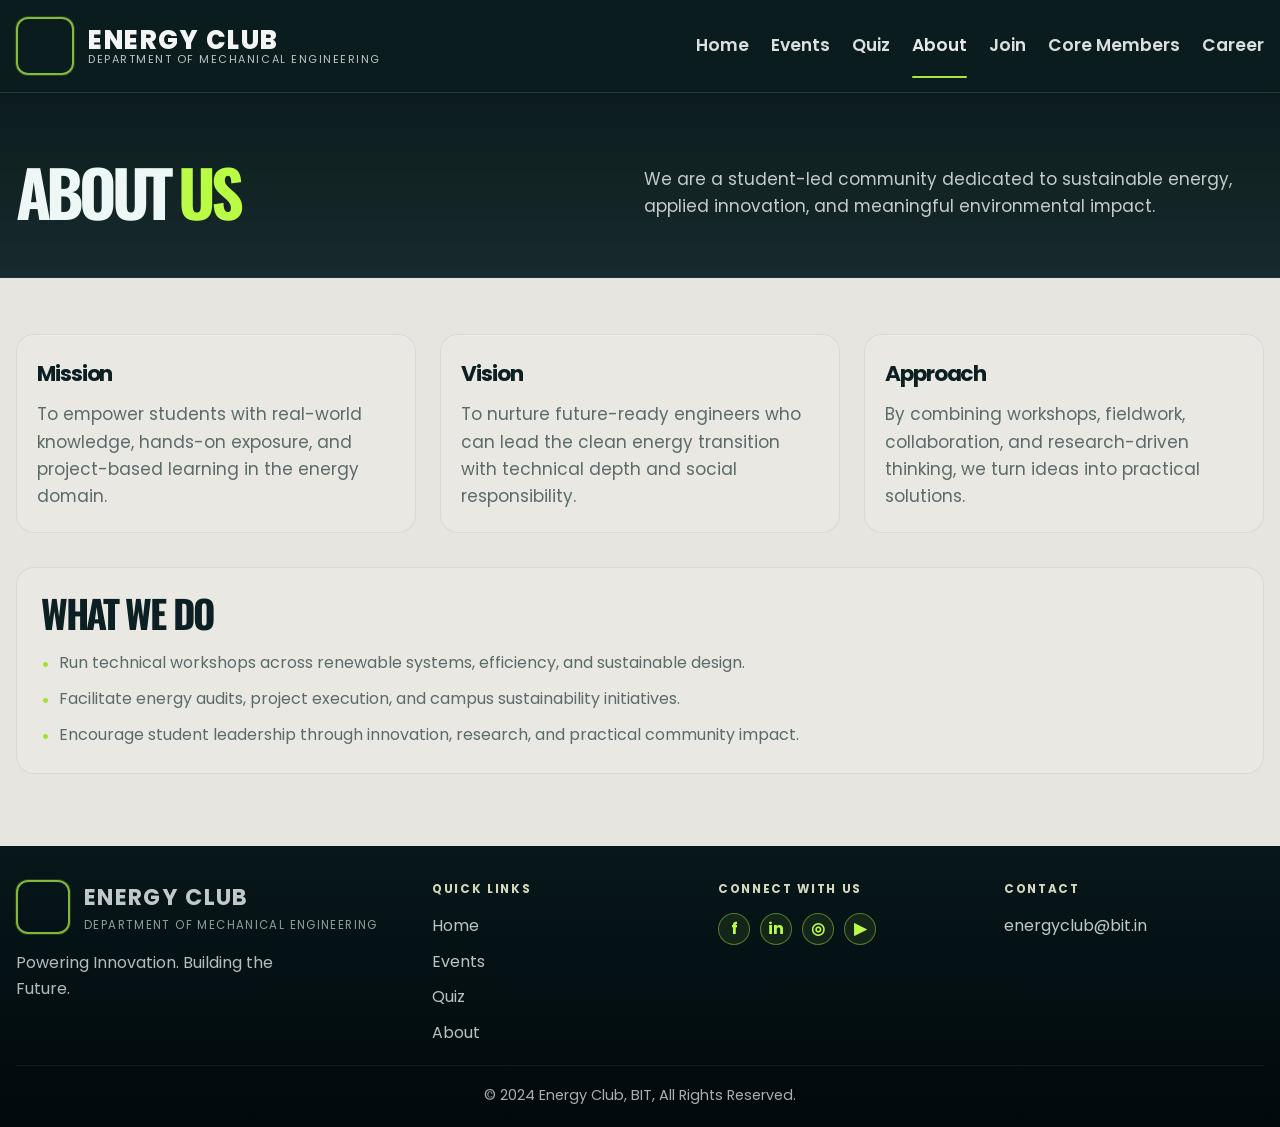
==== about.html @ 22814f1d "Add files via upload" ====
<!DOCTYPE html>
<html lang="en">
  <head>
    <meta charset="UTF-8" />
    <meta name="viewport" content="width=device-width, initial-scale=1.0" />
    <title>About | Energy Club</title>
    <link rel="preconnect" href="https://fonts.googleapis.com" />
    <link rel="preconnect" href="https://fonts.gstatic.com" crossorigin />
    <link href="https://fonts.googleapis.com/css2?family=Oswald:wght@400;500;600;700&family=Poppins:wght@400;500;600;700;800&display=swap" rel="stylesheet" />
    <link rel="stylesheet" href="styles.css" />
  </head>
  <body>
    <header class="topbar">
      <div class="container">
        <a href="index.html" class="brand" aria-label="Energy Club home">
          <span class="brand-mark" aria-hidden="true"></span>
          <span class="brand-text">
            <strong>Energy Club</strong>
            <span>Department of Mechanical Engineering</span>
          </span>
        </a>

        <nav class="main-nav" aria-label="Main navigation">
          <a href="index.html">Home</a>
          <a href="events.html">Events</a>
          <a href="quiz.html">Quiz</a>
          <a class="active" href="about.html">About</a>
          <a href="join.html">Join</a>
          <a href="members.html">Core Members</a>
          <a href="career.html">Career</a>
        </nav>
      </div>
    </header>

    <main>
      <section class="page-hero">
        <div class="container page-hero-inner">
          <h1>About <span class="accent">Us</span></h1>
          <p>We are a student-led community dedicated to sustainable energy, applied innovation, and meaningful environmental impact.</p>
        </div>
      </section>

      <div class="container page-content">
        <div class="card-grid">
          <article class="card">
            <h3>Mission</h3>
            <p>To empower students with real-world knowledge, hands-on exposure, and project-based learning in the energy domain.</p>
          </article>
          <article class="card">
            <h3>Vision</h3>
            <p>To nurture future-ready engineers who can lead the clean energy transition with technical depth and social responsibility.</p>
          </article>
          <article class="card">
            <h3>Approach</h3>
            <p>By combining workshops, fieldwork, collaboration, and research-driven thinking, we turn ideas into practical solutions.</p>
          </article>
        </div>

        <div class="strip">
          <h2>What We Do</h2>
          <ul class="check-list">
            <li>Run technical workshops across renewable systems, efficiency, and sustainable design.</li>
            <li>Facilitate energy audits, project execution, and campus sustainability initiatives.</li>
            <li>Encourage student leadership through innovation, research, and practical community impact.</li>
          </ul>
        </div>
      </div>
    </main>

    <footer class="footer">
      <div class="container">
        <div class="footer-inner">
          <div>
            <div class="footer-brand">
              <span class="brand-mark" aria-hidden="true"></span>
              <div class="footer-brand-text">
                <strong>Energy Club</strong>
                <span>Department of Mechanical Engineering</span>
              </div>
            </div>
            <p class="footer-text">Powering Innovation. Building the Future.</p>
          </div>

          <div>
            <h4>Quick Links</h4>
            <ul>
              <li><a href="index.html">Home</a></li>
              <li><a href="events.html">Events</a></li>
              <li><a href="quiz.html">Quiz</a></li>
              <li><a href="about.html">About</a></li>
            </ul>
          </div>

          <div>
            <h4>Connect With Us</h4>
            <div class="social-row">
              <span class="social">f</span>
              <span class="social">in</span>
              <span class="social">◎</span>
              <span class="social">▶</span>
            </div>
          </div>

          <div>
            <h4>Contact</h4>
            <div class="footer-email">energyclub@bit.in</div>
          </div>
        </div>

        <div class="footer-bottom">© 2024 Energy Club, BIT, All Rights Reserved.</div>
      </div>
    </footer>
  </body>
</html>
---- styles.css ----
:root {
  --bg-body: #e7e5e0;
  --bg-dark: #041d20;
  --bg-dark-2: #072a2d;
  --green: #bafc45;
  --green-strong: #9fe42f;
  --text-dark: #0c1f22;
  --text-soft: #f2f5f3;
  --muted: #5b6b6a;
  --card-bg: #edf2ee;
  --panel: rgba(255,255,255,0.08);
  --line: rgba(20, 46, 44, 0.12);
  --shadow: 0 20px 40px rgba(7, 20, 18, 0.14);
}

* { box-sizing: border-box; }

html { scroll-behavior: smooth; }

body {
  margin: 0;
  font-family: "Poppins", Arial, sans-serif;
  background: var(--bg-body);
  color: var(--text-dark);
  line-height: 1.6;
}

a { color: inherit; text-decoration: none; }
img { max-width: 100%; display: block; }

.container {
  width: min(1280px, calc(100% - 32px));
  margin: 0 auto;
}

.topbar {
  background: rgba(3, 21, 23, 0.97);
  border-bottom: 1px solid rgba(188, 219, 196, 0.14);
  position: sticky;
  top: 0;
  z-index: 100;
  backdrop-filter: blur(8px);
}

.topbar .container {
  display: flex;
  align-items: center;
  justify-content: space-between;
  min-height: 92px;
  gap: 18px;
}

.brand {
  display: inline-flex;
  align-items: center;
  gap: 14px;
  color: var(--text-soft);
  min-width: 320px;
}

.brand-mark {
  width: 58px;
  height: 58px;
  border-radius: 12px;
  background: url("images/Logo.png") center/cover no-repeat;
  border: 2px solid rgba(186, 252, 69, 0.7);
  box-shadow: 0 0 0 1px rgba(186, 252, 69, 0.15);
}

.brand-text {
  display: flex;
  flex-direction: column;
  line-height: 1.06;
}

.brand-text strong {
  font-size: clamp(1.6rem, 2vw, 2.8rem);
  letter-spacing: 0.06em;
  font-weight: 800;
  text-transform: uppercase;
}

.brand-text span {
  font-size: 0.68rem;
  letter-spacing: 0.14em;
  text-transform: uppercase;
  opacity: 0.78;
}

.main-nav {
  display: flex;
  align-items: center;
  justify-content: flex-end;
  gap: 22px;
  flex-wrap: wrap;
}

.main-nav a {
  position: relative;
  color: var(--text-soft);
  opacity: 0.9;
  font-size: 1.08rem;
  font-weight: 600;
  padding: 10px 0;
}

.main-nav a.active,
.main-nav a:hover {
  color: #ffffff;
}

.main-nav a.active::after {
  content: "";
  position: absolute;
  left: 0;
  right: 0;
  bottom: -8px;
  height: 2px;
  background: var(--green);
  border-radius: 12px;
}

.hero {
  background:
    linear-gradient(90deg, rgba(3, 24, 27, 0.93) 0%, rgba(5, 27, 29, 0.86) 42%, rgba(8, 31, 31, 0.7) 100%),
    url("images/hero_background.png") center/cover no-repeat;
  border-bottom: 1px solid rgba(204, 225, 202, 0.14);
  position: relative;
  overflow: hidden;
}

.hero::before {
  content: "";
  position: absolute;
  inset: 0;
  background: radial-gradient(circle at 73% 18%, rgba(169, 230, 70, 0.2), transparent 18%);
}

.hero-inner {
  position: relative;
  padding: 28px 0 18px;
}

.hero-grid {
  display: grid;
  grid-template-columns: 1.3fr 0.95fr;
  gap: 8px;
  align-items: center;
  min-height: 560px;
}

.hero-copy {
  padding-left: 18px;
  position: relative;
  z-index: 1;
}

.hero-copy h1 {
  margin: 0;
  color: #f5f7f6;
  line-height: 0.9;
  font-size: clamp(3.1rem, 5.5vw, 7.5rem);
  letter-spacing: -0.08em;
  text-transform: uppercase;
  font-family: "Oswald", "Poppins", sans-serif;
  font-weight: 700;
}

.hero-copy h1 .line {
  display: block;
}

.hero-copy h1 .accent {
  color: var(--green);
}

.hero-copy .subtext {
  margin: 20px 0 0;
  max-width: 620px;
  color: rgba(244, 247, 246, 0.8);
  font-size: 1.05rem;
}

.hero-actions {
  display: flex;
  align-items: center;
  gap: 18px;
  flex-wrap: wrap;
  margin-top: 26px;
}

.btn {
  display: inline-flex;
  align-items: center;
  justify-content: center;
  min-height: 52px;
  padding: 0 24px;
  border-radius: 10px;
  border: 2px solid var(--green);
  text-transform: uppercase;
  letter-spacing: 0.06em;
  font-weight: 700;
  transition: transform 0.2s ease, box-shadow 0.2s ease;
}

.btn:hover {
  transform: translateY(-1px);
  box-shadow: 0 8px 22px rgba(186, 252, 69, 0.15);
}

.btn.primary {
  background: var(--green);
  color: #0a1c1f;
}

.btn.secondary {
  background: transparent;
  color: var(--green);
}

.hero-visual {
  position: relative;
  z-index: 1;
  width: 100%;
  min-height: 440px;
}

.hero-scene {
  position: relative;
  width: 100%;
  height: 100%;
  min-height: 440px;
}

.badge {
  position: absolute;
  right: -16px;
  display: flex;
  align-items: center;
  gap: 14px;
  background: rgba(1, 23, 23, 0.42);
  border: 1px solid rgba(255,255,255,0.12);
  color: #f7faf9;
  border-radius: 999px;
  padding: 10px 18px;
  min-width: 195px;
  font-size: 1.08rem;
  letter-spacing: 0.07em;
  font-weight: 700;
  text-transform: uppercase;
}

.badge:nth-child(1) { top: 40px; }
.badge:nth-child(2) { top: 198px; }
.badge:nth-child(3) { top: 356px; }

.badge .mark {
  width: 28px;
  height: 28px;
  border-radius: 50%;
  background: rgba(186, 252, 69, 0.14);
  display: grid;
  place-items: center;
  color: var(--green);
  font-size: 0.85rem;
}

.hero-scene svg {
  width: 100%;
  height: 100%;
  display: block;
}

.mentor-wrap {
  background: #dfe9e0;
  padding: 42px 0 0;
}

.mentor-card {
  margin: 0 auto;
  width: min(1180px, calc(100% - 30px));
  display: grid;
  grid-template-columns: 290px 1fr;
  gap: 28px;
  background: rgba(174, 221, 170, 0.25);
  border: 1px solid rgba(42, 109, 66, 0.2);
  border-radius: 24px;
  padding: 26px 28px;
  box-shadow: inset 0 1px 0 rgba(255,255,255,0.2);
}

.mentor-photo {
  background: rgba(255,255,255,0.22);
  border: 1px solid rgba(18,40,41,0.08);
  border-radius: 20px;
  overflow: hidden;
  min-height: 300px;
  box-shadow: var(--shadow);
}

.mentor-photo img {
  width: 100%;
  height: 100%;
  object-fit: cover;
}

.mentor-content {
  display: flex;
  flex-direction: column;
  justify-content: center;
}

.eyebrow {
  margin: 0;
  color: var(--text-dark);
  font-size: 1.1rem;
  font-weight: 700;
  letter-spacing: 0.08em;
  text-transform: uppercase;
}

.mentor-content h2,
.section-header h2 {
  margin: 8px 0 16px;
  font-family: "Oswald", "Poppins", sans-serif;
  font-size: clamp(2.5rem, 4vw, 5rem);
  letter-spacing: -0.08em;
  line-height: 0.92;
  text-transform: uppercase;
  color: var(--text-dark);
}

.mentor-copy {
  background: linear-gradient(180deg, rgba(255,255,255,0.18), rgba(255,255,255,0.08));
  border: 1px solid rgba(18,40,41,0.08);
  border-radius: 20px;
  padding: 24px 22px;
  box-shadow: inset 0 1px 0 rgba(255,255,255,0.22);
}

.mentor-copy p,
.section-intro p,
.card p,
.strip p,
.feature-copy p,
.page-hero p {
  margin: 0;
  color: var(--muted);
  font-size: 1.06rem;
}

.mentor-copy p {
  color: rgba(12, 31, 34, 0.8);
  line-height: 1.8;
  font-size: 1.13rem;
  text-align: justify;
}

.section-area {
  padding: 70px 0 0;
}

.section-header {
  text-align: center;
  margin-bottom: 24px;
}

.section-header .eyebrow {
  font-size: 1rem;
  letter-spacing: 0.18em;
}

.section-header h2 {
  margin-top: 10px;
  margin-bottom: 0;
  font-size: clamp(2.4rem, 3.8vw, 4.6rem);
}

.practice-wrap {
  background: rgba(174, 221, 170, 0.2);
  border: 1px solid rgba(18,40,41,0.08);
  border-radius: 24px;
  padding: 28px 24px 12px;
}

.practice-grid {
  display: grid;
  grid-template-columns: 1fr 1fr;
  gap: 28px;
  align-items: center;
}

.feature-copy {
  padding-right: 8px;
}

.feature-copy p {
  max-width: 560px;
  font-size: 1.08rem;
}

.feature-copy .feature-image {
  margin-top: 18px;
  width: 100%;
  max-width: 500px;
  border-radius: 18px;
  border: 1px solid rgba(18,40,41,0.08);
  overflow: hidden;
}

.company-grid {
  display: grid;
  grid-template-columns: repeat(3, minmax(0, 1fr));
  gap: 18px;
}

.company-card {
  background: rgba(255,255,255,0.2);
  border: 1px solid rgba(18,40,41,0.08);
  border-radius: 18px;
  min-height: 140px;
  display: flex;
  align-items: center;
  justify-content: center;
  padding: 18px 14px;
}

.company-box {
  display: flex;
  align-items: center;
  gap: 12px;
  font-size: 0.96rem;
  line-height: 1.2;
  font-weight: 700;
  color: var(--text-dark);
}

.company-box .logo {
  width: 44px;
  height: 44px;
  border-radius: 50%;
  display: grid;
  place-items: center;
  background: rgba(186, 252, 69, 0.2);
  border: 1px solid rgba(18,40,41,0.08);
  font-size: 1.25rem;
}

.career-banner {
  margin-top: 62px;
  background: linear-gradient(135deg, rgba(4,22,23,0.96), rgba(6,39,41,0.96));
  border-radius: 26px;
  overflow: hidden;
  border: 1px solid rgba(219, 235, 210, 0.12);
}

.career-banner-inner {
  display: grid;
  grid-template-columns: 1.1fr 1fr;
  gap: 12px;
  align-items: center;
  min-height: 290px;
}

.career-banner img {
  width: 100%;
  height: 100%;
  object-fit: cover;
  display: block;
}

.career-content {
  padding: 22px 22px 22px 0;
  color: #edf7f5;
}

.career-content .eyebrow {
  color: var(--green);
  letter-spacing: 0.12em;
}

.career-content h3 {
  margin: 8px 0 12px;
  font-size: clamp(2rem, 3vw, 3rem);
  line-height: 1.05;
  letter-spacing: -0.05em;
}

.career-content p {
  margin: 0 0 24px;
  color: rgba(239, 247, 247, 0.78);
  max-width: 450px;
}

.certifications {
  padding-top: 70px;
}

.cert-wrap {
  display: grid;
  grid-template-columns: 1.1fr 1.2fr;
  gap: 28px;
  background: rgba(255,255,255,0.18);
  border: 1px solid rgba(18,40,41,0.08);
  border-radius: 24px;
  padding: 26px 22px;
}

.cert-copy h2 {
  margin: 0 0 14px;
  font-family: "Oswald", "Poppins", sans-serif;
  font-size: clamp(2.2rem, 3.2vw, 4rem);
  letter-spacing: -0.08em;
  text-transform: uppercase;
}

.cert-icons {
  display: grid;
  grid-template-columns: repeat(5, minmax(0, 1fr));
  gap: 14px;
}

.cert-item {
  min-height: 150px;
  background: rgba(255,255,255,0.18);
  border: 1px solid rgba(18,40,41,0.08);
  border-radius: 16px;
  display: flex;
  align-items: center;
  justify-content: center;
  flex-direction: column;
  gap: 12px;
  text-align: center;
  font-weight: 600;
}

.cert-item .mini-icon {
  width: 42px;
  height: 42px;
  border-radius: 50%;
  display: grid;
  place-items: center;
  background: rgba(186, 252, 69, 0.12);
  color: var(--green-strong);
  border: 1px solid rgba(186, 252, 69, 0.35);
  font-size: 1.2rem;
}

.stats-bar {
  margin-top: 56px;
  background: linear-gradient(135deg, rgba(4, 22, 24, 0.98), rgba(6, 35, 38, 0.96));
  border-radius: 22px;
  border: 1px solid rgba(255,255,255,0.06);
  padding: 18px 22px;
}

.stats-grid {
  display: grid;
  grid-template-columns: repeat(4, minmax(0, 1fr));
}

.stat-item {
  display: flex;
  align-items: center;
  justify-content: center;
  gap: 14px;
  min-height: 110px;
  padding: 12px 18px;
  border-right: 1px solid rgba(255,255,255,0.1);
}

.stat-item:last-child { border-right: none; }

.stat-value {
  color: var(--green);
  font-weight: 800;
  font-size: clamp(2rem, 3vw, 3rem);
  line-height: 1;
  letter-spacing: -0.06em;
}

.stat-meta {
  color: rgba(235,245,244,0.85);
  font-size: 0.82rem;
  text-transform: uppercase;
  letter-spacing: 0.08em;
  line-height: 1.4;
}

.cta-strip {
  padding: 70px 0 34px;
}

.cta-row {
  display: flex;
  align-items: center;
  justify-content: space-between;
  gap: 18px;
  flex-wrap: wrap;
}

.cta-row h3 {
  margin: 0;
  font-family: "Oswald", "Poppins", sans-serif;
  font-size: clamp(2.2rem, 4vw, 5rem);
  letter-spacing: -0.08em;
  text-transform: uppercase;
  line-height: 0.9;
}

.cta-row .highlight {
  display: block;
}

.footer {
  background: linear-gradient(180deg, rgba(3, 19, 22, 0.98), rgba(1, 9, 12, 1));
  color: rgba(240,245,245,0.8);
  padding: 34px 0 20px;
}

.footer-inner {
  display: grid;
  grid-template-columns: 1.5fr 1fr 1fr 1fr;
  gap: 26px;
}

.footer-brand {
  display: flex;
  gap: 14px;
  align-items: center;
}

.footer-brand .brand-mark {
  width: 54px;
  height: 54px;
}

.footer-brand-text {
  display: flex;
  flex-direction: column;
}

.footer-brand-text strong {
  font-size: 1.4rem;
  letter-spacing: 0.06em;
  text-transform: uppercase;
}

.footer-brand-text span {
  font-size: 0.72rem;
  letter-spacing: 0.12em;
  text-transform: uppercase;
  opacity: 0.75;
}

.footer-text {
  margin: 16px 0 0;
  max-width: 280px;
  color: rgba(240,245,245,0.75);
}

.footer h4 {
  margin: 0 0 14px;
  color: rgba(234, 237, 208, 0.9);
  font-size: 0.74rem;
  letter-spacing: 0.14em;
  text-transform: uppercase;
}

.footer ul {
  list-style: none;
  padding: 0;
  margin: 0;
  display: grid;
  gap: 10px;
  color: rgba(240,245,245,0.78);
}

.social-row {
  display: flex;
  gap: 10px;
  margin-top: 14px;
}

.social {
  width: 32px;
  height: 32px;
  display: grid;
  place-items: center;
  border-radius: 50%;
  border: 1px solid rgba(186, 252, 69, 0.4);
  background: rgba(186, 252, 69, 0.08);
  color: var(--green);
  font-weight: 700;
}

.footer-email {
  color: rgba(240,245,245,0.8);
}

.footer-bottom {
  border-top: 1px solid rgba(255,255,255,0.06);
  margin-top: 20px;
  padding-top: 18px;
  text-align: center;
  color: rgba(240,245,245,0.7);
  font-size: 0.9rem;
}

.page-hero {
  background: linear-gradient(180deg, rgba(3, 20, 22, 0.96), rgba(8, 28, 30, 0.93));
  color: #edf8f6;
  padding: 70px 0 56px;
  border-bottom: 1px solid rgba(204, 223, 204, 0.12);
}

.page-hero-inner {
  display: flex;
  align-items: end;
  justify-content: space-between;
  gap: 22px;
  flex-wrap: wrap;
}

.page-hero h1 {
  margin: 0;
  font-family: "Oswald", "Poppins", sans-serif;
  font-size: clamp(2.7rem, 5vw, 5rem);
  letter-spacing: -0.08em;
  line-height: 0.9;
  text-transform: uppercase;
}

.page-hero .accent { color: var(--green); }

.page-hero p {
  margin: 0;
  max-width: 620px;
  color: rgba(240,245,245,0.8);
  font-size: 1.06rem;
}

.page-content {
  padding: 56px 0 72px;
}

.card-grid {
  display: grid;
  grid-template-columns: repeat(3, minmax(0, 1fr));
  gap: 24px;
}

.card {
  background: rgba(255,255,255,0.12);
  border: 1px solid rgba(18,40,41,0.08);
  border-radius: 18px;
  padding: 22px 20px;
  box-shadow: inset 0 1px 0 rgba(255,255,255,0.25);
}

.card h3 {
  margin: 0 0 10px;
  font-size: 1.36rem;
  letter-spacing: -0.05em;
}

.strip {
  margin-top: 34px;
  background: rgba(255,255,255,0.12);
  border: 1px solid rgba(18,40,41,0.08);
  border-radius: 18px;
  padding: 26px 24px;
}

.strip h2 {
  margin: 0 0 12px;
  font-family: "Oswald", "Poppins", sans-serif;
  font-size: clamp(2rem, 3vw, 3.4rem);
  line-height: 1;
  letter-spacing: -0.06em;
  text-transform: uppercase;
}

.check-list {
  list-style: none;
  padding: 0;
  margin: 18px 0 0;
  display: grid;
  gap: 10px;
}

.check-list li {
  position: relative;
  padding-left: 18px;
  color: var(--muted);
}

.check-list li::before {
  content: "•";
  position: absolute;
  left: 0;
  color: var(--green-strong);
  font-size: 1.2rem;
}

.centered { text-align: center; }

@media (max-width: 1120px) {
  .hero-grid,
  .practice-grid,
  .cert-wrap,
  .career-banner-inner,
  .footer-inner,
  .card-grid {
    grid-template-columns: 1fr;
  }

  .main-nav {
    gap: 14px;
  }

  .company-grid {
    grid-template-columns: repeat(2, minmax(0, 1fr));
  }

  .cta-row {
    align-items: flex-start;
    flex-direction: column;
  }
}

@media (max-width: 760px) {
  .topbar .container {
    flex-wrap: wrap;
    padding: 12px 0;
  }

  .brand {
    min-width: auto;
  }

  .main-nav {
    width: 100%;
    justify-content: space-between;
    overflow-x: auto;
    padding-bottom: 8px;
  }

  .hero-grid {
    min-height: auto;
  }

  .hero-copy {
    padding-left: 0;
  }

  .hero-actions {
    flex-direction: column;
    align-items: stretch;
  }

  .btn {
    width: 100%;
  }

  .mentor-card {
    grid-template-columns: 1fr;
    padding: 18px;
  }

  .company-grid,
  .cert-icons,
  .stats-grid {
    grid-template-columns: 1fr;
  }

  .stat-item { border-right: none; border-bottom: 1px solid rgba(255,255,255,0.1); }
  .stat-item:last-child { border-bottom: none; }
}
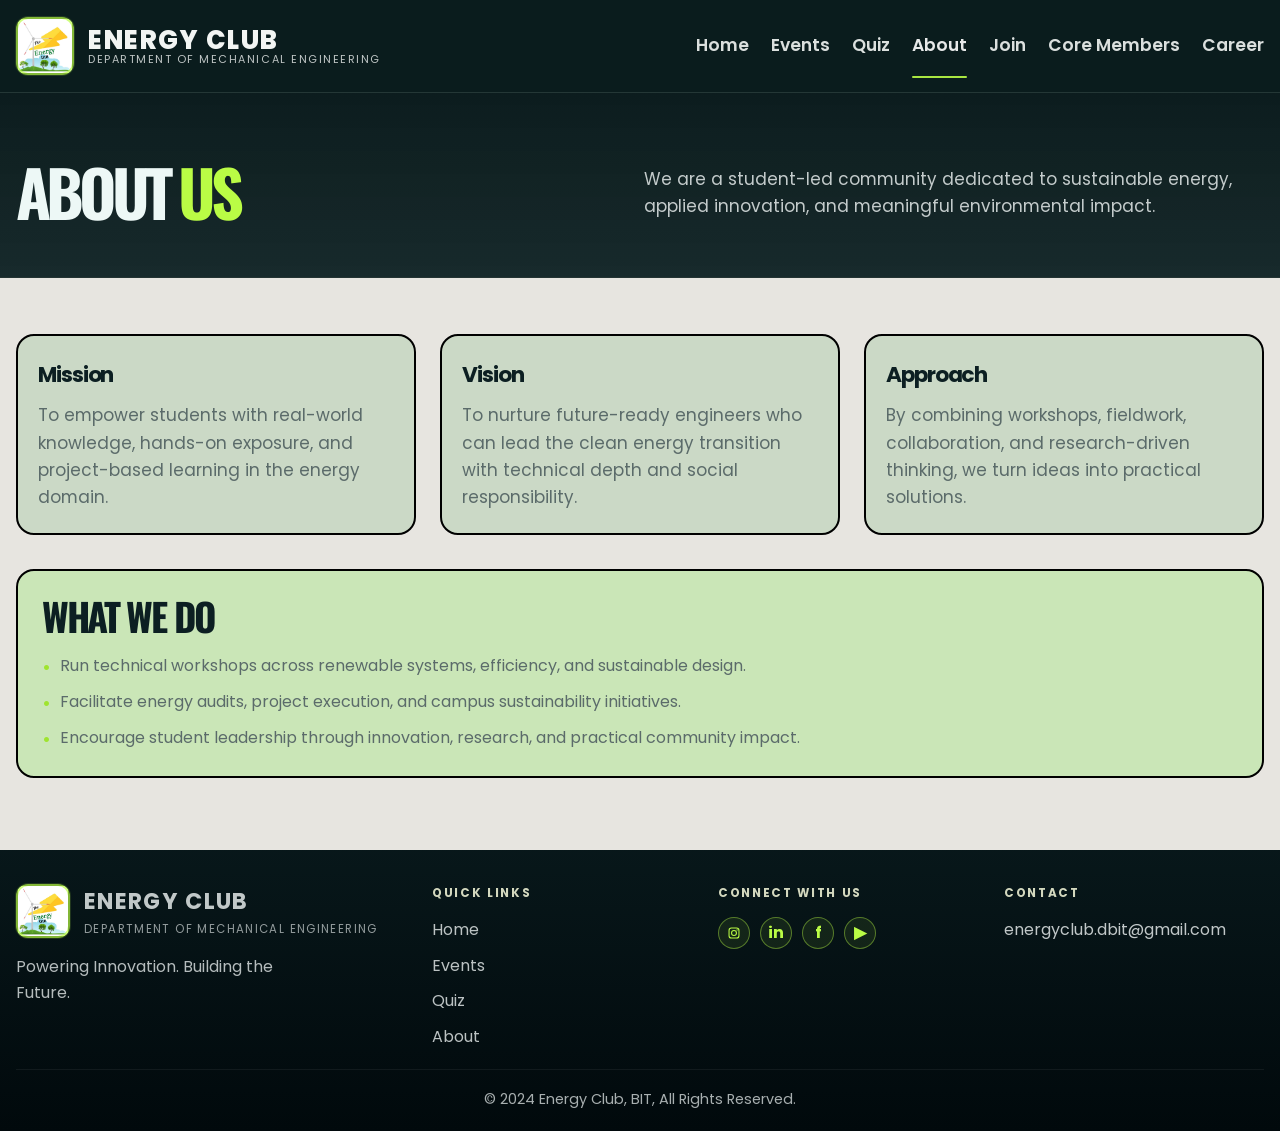
==== commit 873e7997: "Update website and add new images" ====
--- a/about.html
+++ b/about.html
@@ -20,7 +20,13 @@
           </span>
         </a>
 
-        <nav class="main-nav" aria-label="Main navigation">
+        <button class="menu-toggle" id="menuToggle" aria-label="Toggle menu" aria-expanded="false">
+          <span></span>
+          <span></span>
+          <span></span>
+        </button>
+
+        <nav class="main-nav" id="mainNav" aria-label="Main navigation">
           <a href="index.html">Home</a>
           <a href="events.html">Events</a>
           <a href="quiz.html">Quiz</a>
@@ -94,21 +100,43 @@
           <div>
             <h4>Connect With Us</h4>
             <div class="social-row">
-              <span class="social">f</span>
-              <span class="social">in</span>
-              <span class="social">◎</span>
-              <span class="social">▶</span>
+              <a class="social" href="https://www.instagram.com/the_energy_club_dbitofficial/" target="_blank" rel="noopener noreferrer" aria-label="Instagram">
+                <svg viewBox="0 0 24 24" aria-hidden="true"><rect x="3.5" y="3.5" width="17" height="17" rx="4"></rect><circle cx="12" cy="12" r="4.2"></circle><circle cx="17.3" cy="6.7" r="1.2" fill="currentColor" stroke="none"></circle></svg>
+              </a>
+              <a class="social" href="https://www.linkedin.com/company/energy-club-dbit/" target="_blank" rel="noopener noreferrer" aria-label="LinkedIn">in</a>
+              <span class="social" aria-label="Facebook">f</span>
+              <span class="social" aria-label="YouTube">▶</span>
             </div>
           </div>
 
           <div>
             <h4>Contact</h4>
-            <div class="footer-email">energyclub@bit.in</div>
+            <div class="footer-email">energyclub.dbit@gmail.com</div>
           </div>
         </div>
 
         <div class="footer-bottom">© 2024 Energy Club, BIT, All Rights Reserved.</div>
       </div>
     </footer>
+
+    <script>
+      const menuToggle = document.getElementById('menuToggle');
+      const mainNav = document.getElementById('mainNav');
+      const navLinks = mainNav.querySelectorAll('a');
+
+      menuToggle.addEventListener('click', () => {
+        mainNav.classList.toggle('active');
+        menuToggle.classList.toggle('active');
+        menuToggle.setAttribute('aria-expanded', menuToggle.classList.contains('active'));
+      });
+
+      navLinks.forEach(link => {
+        link.addEventListener('click', () => {
+          mainNav.classList.remove('active');
+          menuToggle.classList.remove('active');
+          menuToggle.setAttribute('aria-expanded', 'false');
+        });
+      });
+    </script>
   </body>
 </html>
--- a/styles.css
+++ b/styles.css
@@ -25,6 +25,10 @@
   line-height: 1.6;
 }
 
+body.page-members {
+  background:#dfe9e0;;
+}
+
 a { color: inherit; text-decoration: none; }
 img { max-width: 100%; display: block; }
 
@@ -160,7 +164,7 @@
   color: #f5f7f6;
   line-height: 0.9;
   font-size: clamp(3.1rem, 5.5vw, 7.5rem);
-  letter-spacing: -0.08em;
+  letter-spacing: -0.05em;
   text-transform: uppercase;
   font-family: "Oswald", "Poppins", sans-serif;
   font-weight: 700;
@@ -211,6 +215,8 @@
 .btn.primary {
   background: var(--green);
   color: #0a1c1f;
+  border: 1px solid rgb(0, 0, 0);
+  border-width: 0.2cap;
 }
 
 .btn.secondary {
@@ -324,7 +330,7 @@
   margin: 8px 0 16px;
   font-family: "Oswald", "Poppins", sans-serif;
   font-size: clamp(2.5rem, 4vw, 5rem);
-  letter-spacing: -0.08em;
+  letter-spacing: -0.05em;
   line-height: 0.92;
   text-transform: uppercase;
   color: var(--text-dark);
@@ -470,7 +476,7 @@
 }
 
 .career-content {
-  padding: 22px 22px 22px 0;
+  padding: 35px 22px 35px 35px;
   color: #edf7f5;
 }
 
@@ -510,7 +516,7 @@
   margin: 0 0 14px;
   font-family: "Oswald", "Poppins", sans-serif;
   font-size: clamp(2.2rem, 3.2vw, 4rem);
-  letter-spacing: -0.08em;
+  letter-spacing: -0.04em;
   text-transform: uppercase;
 }
 
@@ -576,7 +582,7 @@
   font-weight: 800;
   font-size: clamp(2rem, 3vw, 3rem);
   line-height: 1;
-  letter-spacing: -0.06em;
+  letter-spacing: -0.01em;
 }
 
 .stat-meta {
@@ -603,9 +609,9 @@
   margin: 0;
   font-family: "Oswald", "Poppins", sans-serif;
   font-size: clamp(2.2rem, 4vw, 5rem);
-  letter-spacing: -0.08em;
-  text-transform: uppercase;
-  line-height: 0.9;
+  letter-spacing: -0.06em;
+  text-transform: uppercase;
+  line-height: 1;
 }
 
 .cta-row .highlight {
@@ -692,6 +698,47 @@
   background: rgba(186, 252, 69, 0.08);
   color: var(--green);
   font-weight: 700;
+  text-decoration: none;
+  transition: transform 0.2s ease, border-color 0.2s ease;
+}
+
+.social svg {
+  width: 14px;
+  height: 14px;
+  display: block;
+  stroke: currentColor;
+  fill: none;
+  stroke-width: 1.8;
+}
+
+.social:hover {
+  transform: translateY(-1px);
+  border-color: rgba(186, 252, 69, 0.8);
+}
+
+.connect-social .social {
+  width: 56px;
+  height: 56px;
+  border: 2px solid rgba(0, 0, 0, 0.8);
+  background: rgba(0, 0, 0, 0.1);
+  color: #000000;
+}
+
+.connect-social .social svg {
+  width: 24px;
+  height: 24px;
+  stroke-width: 2;
+}
+
+.connect-social .social:hover {
+  border-color: rgba(0, 0, 0, 1);
+  background: rgba(0, 0, 0, 0.2);
+}
+
+.linkedin-icon img {
+  width: 24px;
+  height: 24px;
+  filter: brightness(0) saturate(100%);
 }
 
 .footer-email {
@@ -751,11 +798,12 @@
 }
 
 .card {
-  background: rgba(255,255,255,0.12);
+  background: rgba(5, 134, 12, 0.12);
   border: 1px solid rgba(18,40,41,0.08);
   border-radius: 18px;
+  border: 1px solid rgb(0, 0, 0);
   padding: 22px 20px;
-  box-shadow: inset 0 1px 0 rgba(255,255,255,0.25);
+  border-width: 0.2cap;
 }
 
 .card h3 {
@@ -766,9 +814,10 @@
 
 .strip {
   margin-top: 34px;
-  background: rgba(255,255,255,0.12);
-  border: 1px solid rgba(18,40,41,0.08);
+  background: rgba(130, 230, 84, 0.29);
+  border: 1px solid rgb(0, 0, 0);
   border-radius: 18px;
+  border-width: 0.2cap;
   padding: 26px 24px;
 }
 
@@ -803,7 +852,137 @@
   font-size: 1.2rem;
 }
 
+.members-grid {
+  display: grid;
+  grid-template-columns: repeat(auto-fit, minmax(280px, 1fr));
+  gap: 40px;
+  margin-bottom: 40px;
+}
+
+.member-card {
+  display: flex;
+  flex-direction: column;
+  align-items: center;
+  text-align: center;
+  background: rgba(174, 221, 170, 0.25);
+  border: 1px solid rgba(186, 252, 69, 0.25);
+  border-radius: 16px;
+  padding: 24px 20px;
+  box-shadow: inset 0 1px 0 rgba(255, 255, 255, 0.15);
+  transition: transform 0.2s ease, box-shadow 0.2s ease;
+}
+
+.member-card:hover {
+  transform: translateY(-2px);
+  box-shadow: inset 0 1px 0 rgba(255, 255, 255, 0.15), 0 8px 24px rgba(186, 252, 69, 0.1);
+}
+
+.member-photo {
+  width: 240px;
+  height: 280px;
+  background: rgba(255, 255, 255, 0.22);
+  border: 1px solid rgba(18, 40, 41, 0.08);
+  border-radius: 12px;
+  overflow: hidden;
+  margin-bottom: 20px;
+  box-shadow: var(--shadow);
+  display: flex;
+  align-items: center;
+  justify-content: center;
+}
+
+.member-photo img {
+  width: 100%;
+  height: 100%;
+  object-fit: cover;
+  display: block;
+}
+
+.member-card:first-child .member-photo img {
+  transform: scale(1.5);
+  margin-right: -20px;
+}
+
+.member-card:nth-child(2) .member-photo img {
+  transform: scale(1);
+}
+
+.member-card:nth-child(3) .member-photo img {
+  transform: scale(1);
+}
+
+.member-card:nth-child(4) .member-photo img {
+  transform: scale(1);
+}
+
+.member-card:nth-child(5) .member-photo img {
+    transform: scale(1);
+}
+
+.member-card:nth-child(6) .member-photo img {
+  transform: scale(1);
+}
+
+.member-card:nth-child(7) .member-photo img {
+  transform: scale(1);
+}
+
+
+
+.member-name {
+  font-family: "Oswald", "Poppins", sans-serif;
+  font-size: 20px;
+  font-weight: 700;
+  color: var(--text-dark);
+  margin: 0 0 8px 0;
+  letter-spacing: 0.5px;
+}
+
+.member-position {
+  font-family: "Poppins", Arial, sans-serif;
+  font-size: 14px;
+  font-weight: 500;
+  color: rgba(12, 31, 34, 0.8);
+  margin: 0;
+  text-transform: uppercase;
+  letter-spacing: 0.8px;
+}
+
 .centered { text-align: center; }
+
+.member-card:nth-child(6) .member-photo img {
+  transform: scale(1);
+}
+
+.menu-toggle {
+  display: none;
+  flex-direction: column;
+  gap: 6px;
+  background: none;
+  border: none;
+  cursor: pointer;
+  padding: 8px;
+}
+
+.menu-toggle span {
+  width: 28px;
+  height: 3px;
+  background: var(--text-soft);
+  border-radius: 2px;
+  transition: all 0.3s ease;
+}
+
+.menu-toggle.active span:nth-child(1) {
+  transform: rotate(45deg) translate(10px, 10px);
+}
+
+.menu-toggle.active span:nth-child(2) {
+  opacity: 0;
+}
+
+.menu-toggle.active span:nth-child(3) {
+  transform: rotate(-45deg) translate(7px, -7px);
+}
 
 @media (max-width: 1120px) {
   .hero-grid,
@@ -831,19 +1010,93 @@
 
 @media (max-width: 760px) {
   .topbar .container {
-    flex-wrap: wrap;
-    padding: 12px 0;
+    flex-wrap: nowrap;
+    padding: 12px 16px;
+    min-height: 70px;
   }
 
   .brand {
     min-width: auto;
+    flex: 1;
+  }
+
+  .brand-mark {
+    width: 48px;
+    height: 48px;
+  }
+
+  .brand-text strong {
+    font-size: 1.4rem;
+  }
+
+  .brand-text span {
+    font-size: 0.6rem;
+  }
+
+  .menu-toggle {
+    display: flex;
+    order: 2;
+    padding: 12px;
+    margin-left: 12px;
+  }
+
+  .menu-toggle span {
+    width: 26px;
+    height: 2.5px;
   }
 
   .main-nav {
+    position: fixed;
+    top: 70px;
+    left: 0;
+    right: 0;
+    background: rgba(3, 21, 23, 0.99);
+    backdrop-filter: blur(12px);
+    flex-direction: column;
     width: 100%;
-    justify-content: space-between;
-    overflow-x: auto;
+    padding: 16px 0;
+    gap: 0;
+    max-height: 0;
+    overflow: hidden;
+    transition: max-height 0.3s ease, padding 0.3s ease;
+    order: 3;
+    border-bottom: 1px solid rgba(188, 219, 196, 0.14);
+    z-index: 99;
+  }
+
+  .main-nav.active {
+    max-height: calc(100vh - 70px);
+    padding: 16px 0;
+  }
+
+  .main-nav a {
+    padding: 16px 24px;
+    border-radius: 0;
+    display: block;
+    width: 100%;
+    text-align: left;
+    border-bottom: 1px solid rgba(188, 219, 196, 0.08);
+    transition: background 0.2s ease, color 0.2s ease;
+    font-size: 1rem;
+  }
+
+  .main-nav a:first-child {
+    padding-top: 8px;
+  }
+
+  .main-nav a:last-child {
+    border-bottom: none;
     padding-bottom: 8px;
+  }
+
+  .main-nav a:hover {
+    background: rgba(186, 252, 69, 0.15);
+    color: var(--green);
+  }
+
+  .main-nav a.active {
+    background: rgba(186, 252, 69, 0.1);
+    color: var(--green);
   }
 
   .hero-grid {
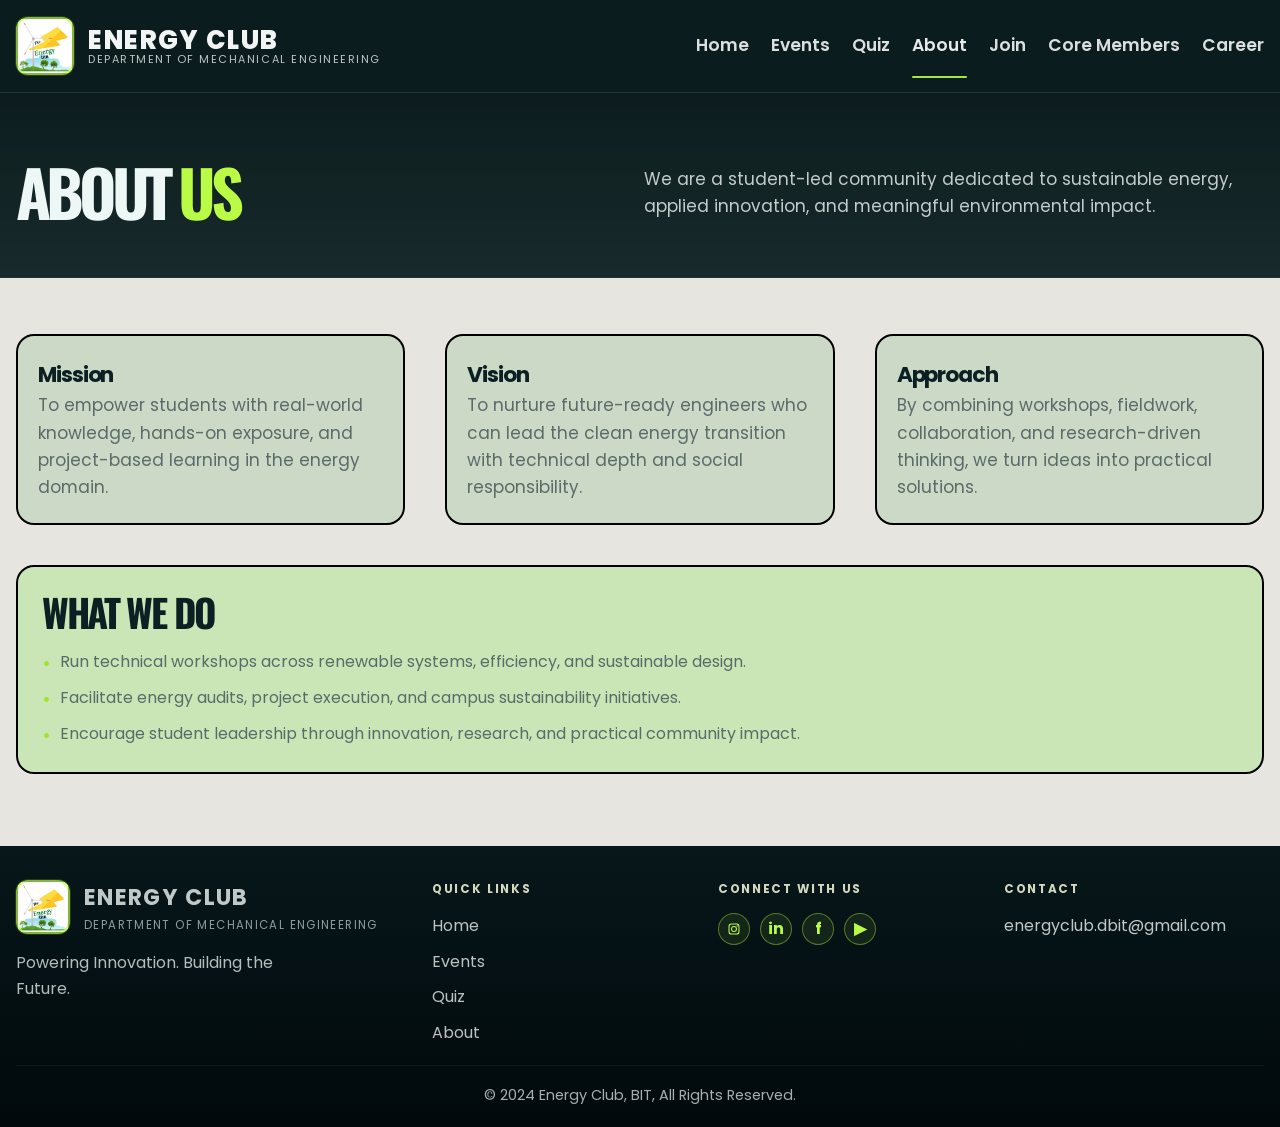
==== commit 48abb916: "rehan added & fav icon" ====
--- a/about.html
+++ b/about.html
@@ -3,6 +3,7 @@
   <head>
     <meta charset="UTF-8" />
     <meta name="viewport" content="width=device-width, initial-scale=1.0" />
+    <link rel="icon" type="image/png" sizes="512x512" href="images/logo_no_bg.png" />
     <title>About | Energy Club</title>
     <link rel="preconnect" href="https://fonts.googleapis.com" />
     <link rel="preconnect" href="https://fonts.gstatic.com" crossorigin />
--- a/styles.css
+++ b/styles.css
@@ -793,8 +793,9 @@
 
 .card-grid {
   display: grid;
-  grid-template-columns: repeat(3, minmax(0, 1fr));
-  gap: 24px;
+  grid-template-columns: repeat(auto-fit, minmax(280px, 1fr));
+  gap: 40px;
+  margin-bottom: 40px;
 }
 
 .card {
@@ -806,8 +807,182 @@
   border-width: 0.2cap;
 }
 
+.card-event {
+  display: flex;
+  flex-direction: column;
+  align-items: right;
+  text-align: left;
+  background: rgba(174, 221, 170, 0.25);
+  border: 2px solid rgba(0, 0, 0, 0.952);
+  border-radius: 0px;
+  padding: 15px 15px;
+  box-shadow: inset 0 1px 0 rgba(11, 2, 2, 0.15);
+  transition: transform 0.2s ease, box-shadow 0.2s ease;
+}
+
+.event-photo {
+  background: rgba(255, 255, 255, 0.22);
+  border: 1px solid rgba(0, 0, 0, 0.952);
+  border-radius: 0px;
+  overflow: hidden;
+  margin-bottom: -10px;
+  box-shadow: var(--shadow);
+  display: flex;
+  align-items: center;
+  justify-content: center;
+}
+
+.event-date {
+  font-family: "Oswald", "Poppins", sans-serif;
+  font-size: 14px;
+  margin-top: 20px;
+  font-weight: 700;
+  color: var(--text-dark);
+  letter-spacing: 1px;
+}
+
+.event-name {
+  font-family: "Oswald", "Poppins", sans-serif;
+  font-size: 16px;
+  font-weight: 600;
+  color: var(--text-dark);
+  margin-top: -15px;
+  letter-spacing: 1px;
+  line-height: 1.5;
+}
+
+.event-venue {
+  font-family: "Poppins", Arial, sans-serif;
+  font-size: 12px;
+  font-weight: 500;
+  color: rgba(12, 31, 34, 0.8);
+  margin-top: -7px;
+  text-transform: uppercase;
+  letter-spacing: 0.6px;
+}
+
+.event-price {
+  font-family: "Poppins", Arial, sans-serif;
+  font-size: 12px;
+  font-weight: 500;
+  color: rgba(12, 31, 34, 0.8);
+  margin-top: -7px;
+  text-transform: uppercase;
+  letter-spacing: 0.6px;
+}
+
+.know-more-button {
+  align-self: flex-end;
+  margin-top: auto;
+  margin-bottom: 8px;
+  padding: 9px 14px;
+  border: 1px solid rgb(0, 0, 0);
+  border-radius: 4px;
+  background: var(--green);
+  color: #0a1c1f;
+  font: 600 12px "Poppins", Arial, sans-serif;
+  letter-spacing: 0.4px;
+  cursor: pointer;
+  transition: background 0.2s ease, color 0.2s ease;
+}
+
+.know-more-button:hover,
+.know-more-button:focus-visible {
+  background: var(--green);
+  color: #0a1c1f;
+}
+
+.event-dialog[hidden] {
+  display: none;
+}
+
+.event-dialog {
+  position: fixed;
+  inset: 0;
+  z-index: 110;
+  display: grid;
+  place-items: center;
+  padding: 24px;
+  background: rgba(7, 21, 16, 0.62);
+}
+
+.event-dialog-panel {
+  position: relative;
+  width: min(100%, 520px);
+  max-height: calc(100vh - 48px);
+  overflow-y: auto;
+  padding: 34px;
+  border: 2px solid var(--text-dark);
+  background: #eff7e9;
+  color: var(--text-dark);
+  box-shadow: 10px 10px 0 rgba(0, 0, 0, 0.22);
+}
+
+.event-dialog-close {
+  position: absolute;
+  top: 12px;
+  border: 0;
+  background: transparent;
+  color: var(--text-dark);
+  line-height: 1;
+  cursor: pointer;
+}
+
+.event-dialog-close {
+  right: 14px;
+  font-size: 28px;
+}
+
+.event-dialog-eyebrow {
+  margin: 0 0 8px;
+  color: var(--black);
+  font: 700 12px "Poppins", Arial, sans-serif;
+  letter-spacing: 1.2px;
+  text-transform: uppercase;
+}
+
+.event-dialog-panel h2 {
+  max-width: 420px;
+  margin: 0 0 24px;
+  font-family: "Oswald", "Poppins", sans-serif;
+  font-size: clamp(1.8rem, 4vw, 2.6rem);
+  line-height: 1.05;
+  text-transform: uppercase;
+}
+
+.event-dialog-details {
+  display: grid;
+  gap: 10px;
+  margin-bottom: 22px;
+  padding: 16px 0;
+  border-top: 1px solid rgba(12, 31, 34, 0.25);
+  border-bottom: 1px solid rgba(12, 31, 34, 0.25);
+}
+
+.event-dialog-details p {
+  display: flex;
+  justify-content: space-between;
+  gap: 20px;
+  margin: 0;
+  font: 13px "Poppins", Arial, sans-serif;
+}
+
+.event-dialog-details strong {
+  text-transform: uppercase;
+  letter-spacing: 0.8px;
+}
+
+.event-dialog-description {
+  margin: 0;
+  font: 14px/1.7 "Poppins", Arial, sans-serif;
+}
+
+body.dialog-open {
+  overflow: hidden;
+}
+
 .card h3 {
-  margin: 0 0 10px;
+  margin: 0px;
   font-size: 1.36rem;
   letter-spacing: -0.05em;
 }
@@ -865,7 +1040,7 @@
   align-items: center;
   text-align: center;
   background: rgba(174, 221, 170, 0.25);
-  border: 1px solid rgba(186, 252, 69, 0.25);
+  border: 2px solid rgba(0, 0, 0, 0.995);
   border-radius: 16px;
   padding: 24px 20px;
   box-shadow: inset 0 1px 0 rgba(255, 255, 255, 0.15);
@@ -931,19 +1106,41 @@
 
 .member-name {
   font-family: "Oswald", "Poppins", sans-serif;
-  font-size: 20px;
+  font-size: 24px;
   font-weight: 700;
   color: var(--text-dark);
   margin: 0 0 8px 0;
-  letter-spacing: 0.5px;
+  letter-spacing: 1px;
 }
 
 .member-position {
   font-family: "Poppins", Arial, sans-serif;
-  font-size: 14px;
+  font-size: 12px;
+  font-weight: 700;
+  color: rgba(12, 31, 34, 0.8);
+  margin-bottom: 15px;
+  margin-top: -0px;
+  text-transform: uppercase;
+  letter-spacing: 0.6px;
+}
+
+.member-year {
+  font-family: "Poppins", Arial, sans-serif;
+  font-size: 12px;
   font-weight: 500;
   color: rgba(12, 31, 34, 0.8);
-  margin: 0;
+  margin-bottom: 20px;
+  margin-top: -7px;
+  text-transform: uppercase;
+  letter-spacing: 0.6px;
+}
+
+.member-quote {
+  font-family: "Poppins", Arial, sans-serif;
+  font-size: 10px;
+  font-weight: 200;
+  color: rgba(12, 31, 34, 0.8);
+  margin-top: 15px;
   text-transform: uppercase;
   letter-spacing: 0.8px;
 }
@@ -1009,6 +1206,16 @@
 }
 
 @media (max-width: 760px) {
+  .event-dialog {
+    align-items: start;
+    padding: 86px 16px 16px;
+  }
+
+  .event-dialog-panel {
+    max-height: calc(100vh - 102px);
+    padding: 34px 24px 24px;
+  }
+
   .topbar .container {
     flex-wrap: nowrap;
     padding: 12px 16px;
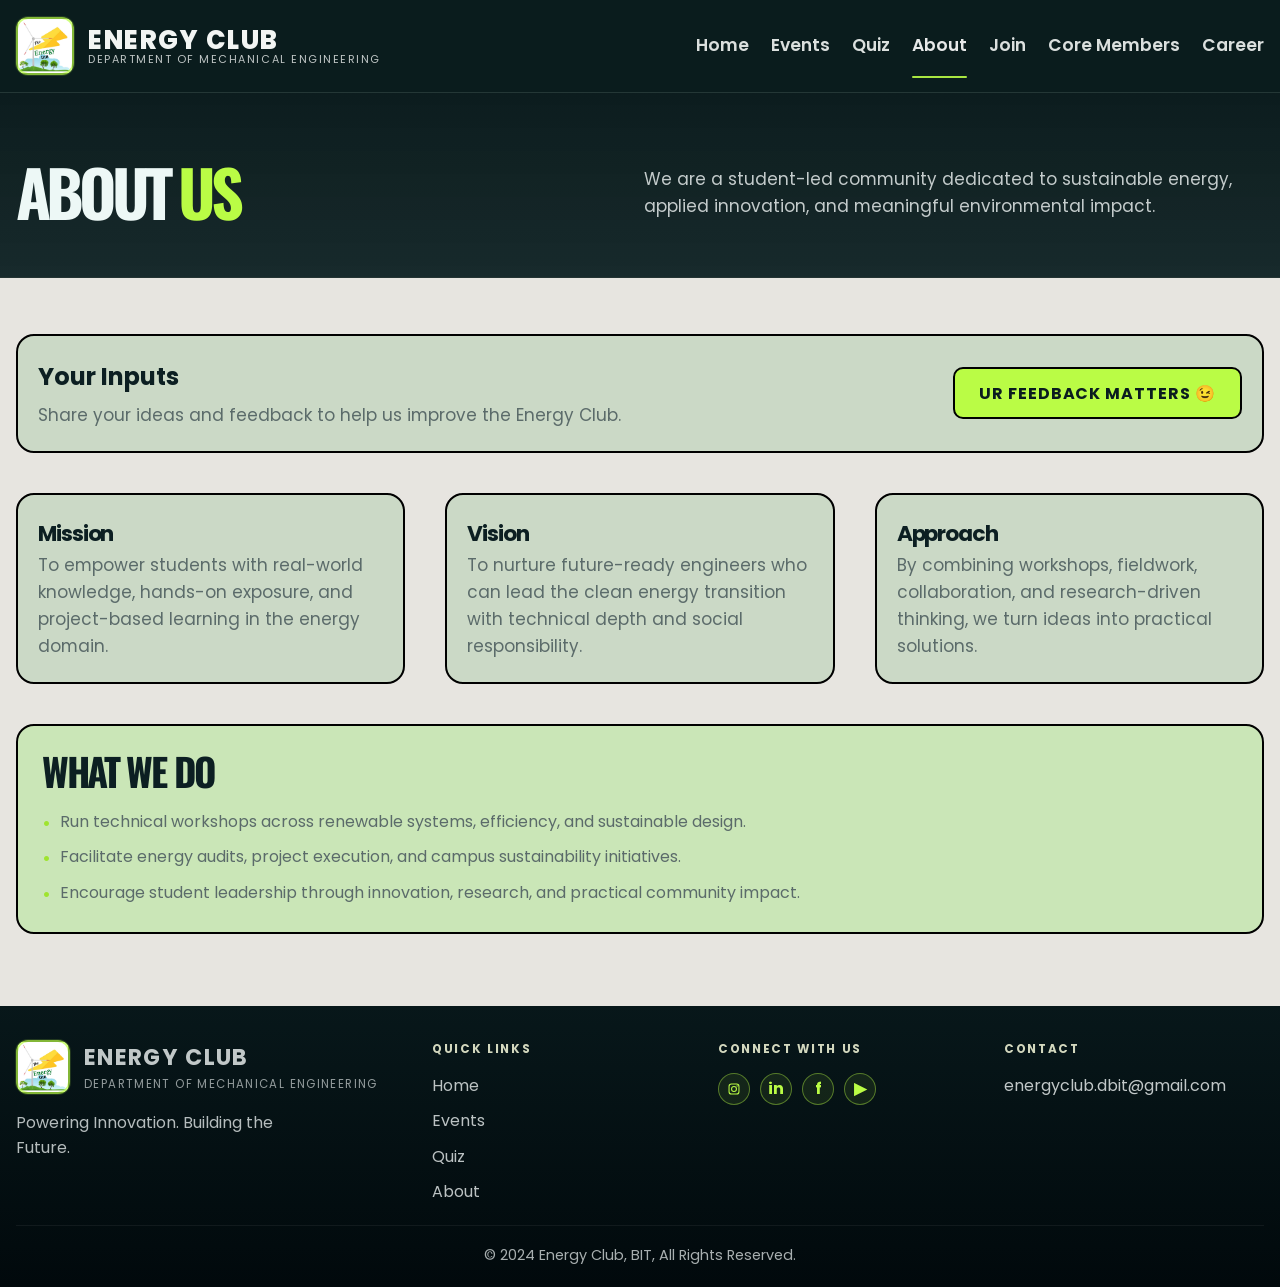
==== commit 53f72328: "feedback form added" ====
--- a/about.html
+++ b/about.html
@@ -48,6 +48,14 @@
       </section>
 
       <div class="container page-content">
+        <article class="card feedback-card">
+          <div class="feedback-card-copy">
+            <h2>Your Inputs</h2>
+            <p>Share your ideas and feedback to help us improve the Energy Club.</p>
+          </div>
+          <a class="btn primary" href="https://forms.gle/BJbCmUwAqDapm3W17" target="_blank" rel="noopener noreferrer">UR Feedback Matters 😉</a>
+        </article>
+
         <div class="card-grid">
           <article class="card">
             <h3>Mission</h3>
--- a/styles.css
+++ b/styles.css
@@ -807,6 +807,23 @@
   border-width: 0.2cap;
 }
 
+.feedback-card {
+  display: flex;
+  align-items: center;
+  justify-content: space-between;
+  gap: 24px;
+  margin-bottom: 40px;
+}
+
+.feedback-card-copy h2 {
+  margin: 0 0 6px;
+  font-size: 1.5rem;
+}
+
+.feedback-card-copy p {
+  margin: 0;
+}
+
 .card-event {
   display: flex;
   flex-direction: column;
@@ -975,6 +992,71 @@
 .event-dialog-description {
   margin: 0;
   font: 14px/1.7 "Poppins", Arial, sans-serif;
+}
+
+.boiler-india-photos {
+  display: flex;
+  gap: 8px;
+  margin-top: 10px;
+}
+
+.event-gallery-photo-button {
+  width: 96px;
+  max-width: calc((100% - 16px) / 3);
+  padding: 0;
+  border: 0;
+  background: transparent;
+  cursor: zoom-in;
+}
+
+.event-gallery-photo-button img {
+  display: block;
+  width: 100%;
+  height: 68px;
+  object-fit: cover;
+}
+
+.event-gallery-photo-button:focus-visible {
+  outline: 2px solid var(--green);
+  outline-offset: 3px;
+}
+
+.image-lightbox[hidden] {
+  display: none;
+}
+
+.image-lightbox {
+  position: fixed;
+  inset: 0;
+  z-index: 120;
+  display: grid;
+  place-items: center;
+  padding: 48px 24px 24px;
+  background: rgba(7, 21, 16, 0.88);
+}
+
+.image-lightbox-image {
+  display: block;
+  max-width: min(92vw, 1200px);
+  max-height: 88vh;
+  object-fit: contain;
+}
+
+.image-lightbox-close {
+  position: absolute;
+  top: 16px;
+  right: 20px;
+  border: 0;
+  background: transparent;
+  color: #fff;
+  font-size: 36px;
+  line-height: 1;
+  cursor: pointer;
+}
+
+.image-lightbox-close:focus-visible {
+  outline: 2px solid #fff;
+  outline-offset: 4px;
 }
 
 body.dialog-open {
@@ -1323,6 +1405,11 @@
     width: 100%;
   }
 
+  .feedback-card {
+    align-items: stretch;
+    flex-direction: column;
+  }
+
   .mentor-card {
     grid-template-columns: 1fr;
     padding: 18px;
